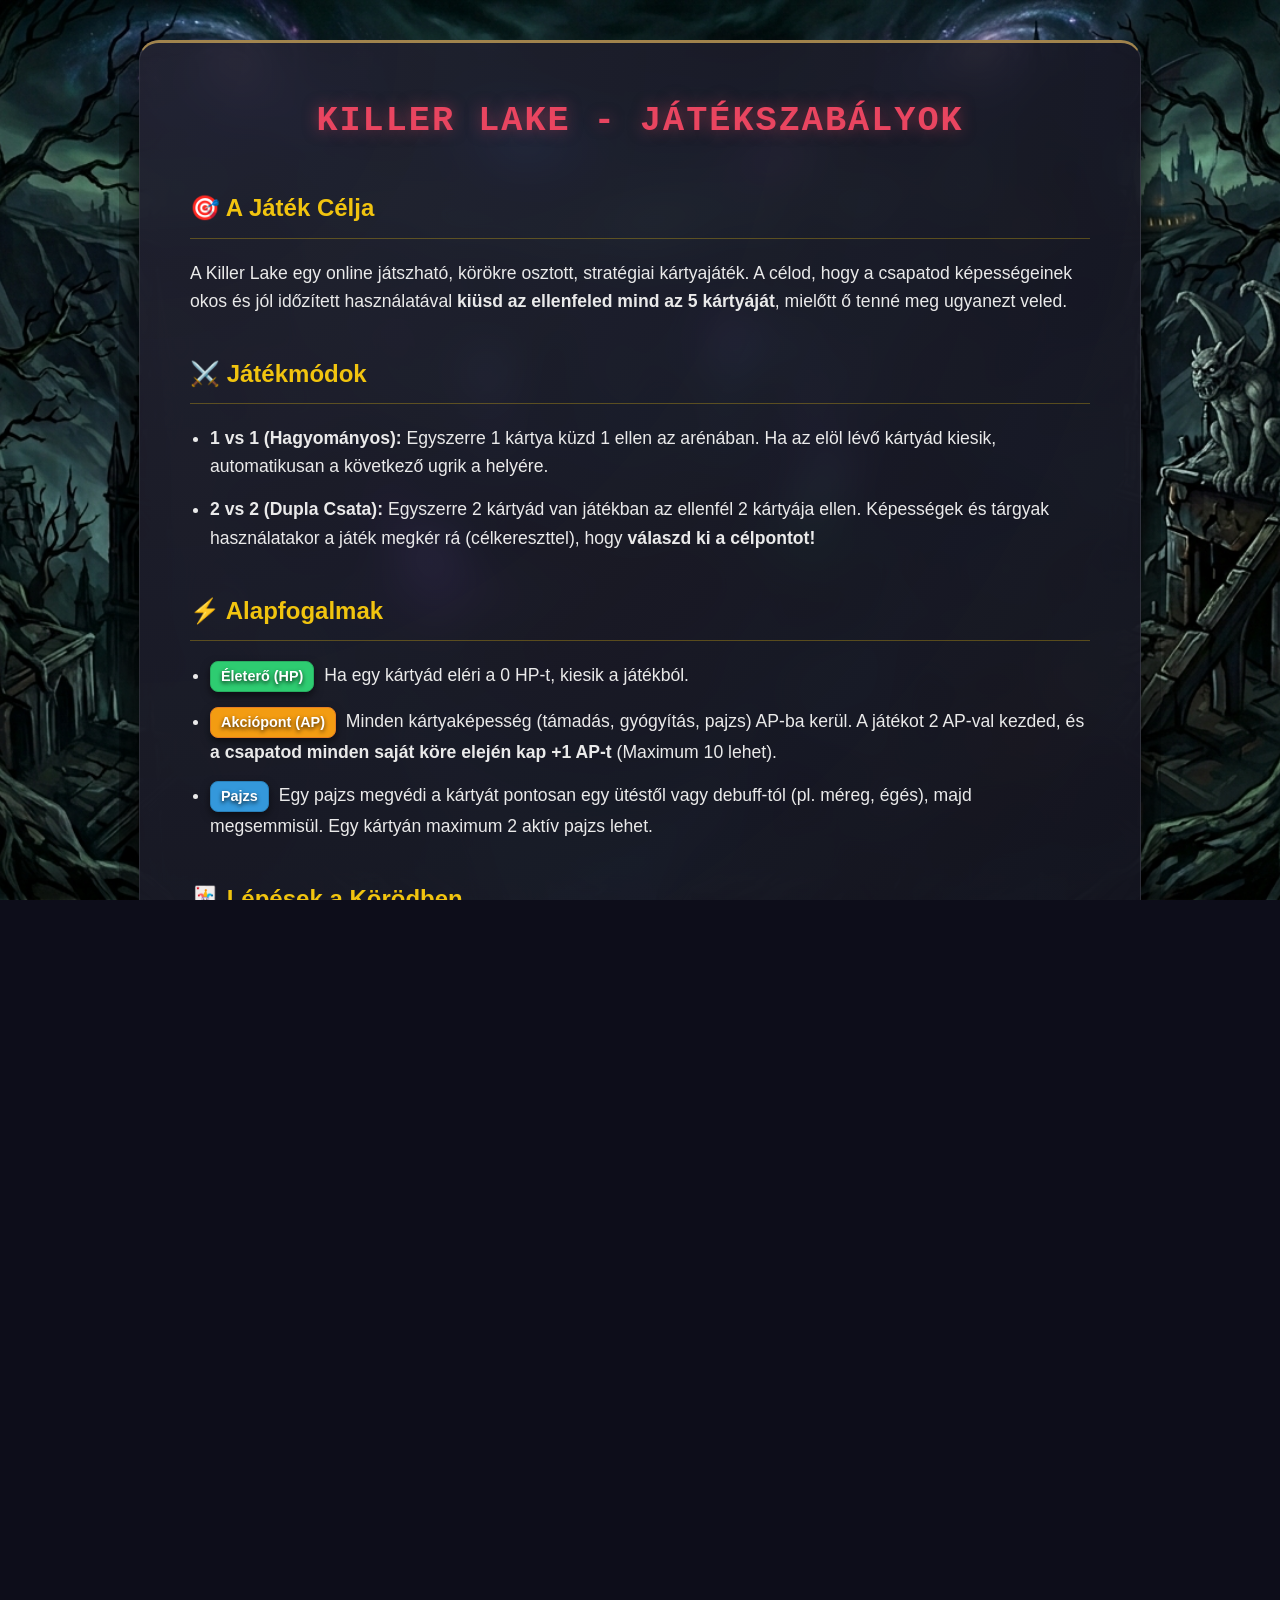
==== guide.html @ 89c02fb9 "x" ====
<!DOCTYPE html>
<html lang="hu">
<head>
    <meta charset="UTF-8">
    <meta name="viewport" content="width=device-width, initial-scale=1.0">
    <title>Killer Lake - Útmutató</title>
    <link rel="stylesheet" href="style.css">
    <style>
        /* Specifikus formázás az útmutató szövegeinek, ami a fő stílust egészíti ki */
        body { overflow-y: auto; display: block; padding: 40px 20px; height: auto; }
        .guide-container {
            max-width: 900px;
            margin: 0 auto;
            background: radial-gradient(circle at top left, rgba(60, 60, 80, 0.4), transparent), rgba(15, 15, 25, 0.9);
            backdrop-filter: blur(20px) saturate(180%);
            border: 1px solid rgba(255, 255, 255, 0.1);
            border-top: 3px solid rgba(197, 160, 89, 0.8);
            border-radius: 20px;
            padding: 50px;
            box-shadow: 0 25px 50px rgba(0,0,0,1);
            color: #eaeaea;
            line-height: 1.6;
        }
        .guide-container h1 { color: #e94560; text-align: center; margin-top: 0; margin-bottom: 40px; font-size: 2.2rem; letter-spacing: 2px; text-shadow: 0 0 15px rgba(233, 69, 96, 0.5); font-family: 'Courier New', Courier, monospace;}
        .guide-container h2 { color: #f1c40f; border-bottom: 1px solid rgba(241, 196, 15, 0.3); padding-bottom: 10px; margin-top: 40px; font-size: 1.5rem; }
        .guide-container p { margin-bottom: 15px; font-size: 1.1rem; }
        .guide-container ul { margin-bottom: 20px; font-size: 1.1rem; padding-left: 20px; }
        .guide-container li { margin-bottom: 15px; }
        .guide-badge { display: inline-block; padding: 3px 10px; border-radius: 8px; font-weight: 900; font-size: 0.9rem; color: #fff; text-shadow: 0 2px 4px rgba(0,0,0,0.8); box-shadow: 0 4px 8px rgba(0,0,0,0.5); margin-right: 5px;}
        .bg-ap { background: #f39c12; border: 1px solid #e67e22; }
        .bg-hp { background: #2ecc71; border: 1px solid #27ae60; }
        .bg-shield { background: #3498db; border: 1px solid #2980b9; }
        .highlight-red { color: #e74c3c; font-weight: bold; }
    </style>
</head>
<body>
    <div class="guide-container">
        <h1>KILLER LAKE - JÁTÉKSZABÁLYOK</h1>
        
        <h2>🎯 A Játék Célja</h2>
        <p>A Killer Lake egy online játszható, körökre osztott, stratégiai kártyajáték. A célod, hogy a csapatod képességeinek okos és jól időzített használatával <b>kiüsd az ellenfeled mind az 5 kártyáját</b>, mielőtt ő tenné meg ugyanezt veled.</p>

        <h2>⚔️ Játékmódok</h2>
        <ul>
            <li><b>1 vs 1 (Hagyományos):</b> Egyszerre 1 kártya küzd 1 ellen az arénában. Ha az elöl lévő kártyád kiesik, automatikusan a következő ugrik a helyére.</li>
            <li><b>2 vs 2 (Dupla Csata):</b> Egyszerre 2 kártyád van játékban az ellenfél 2 kártyája ellen. Képességek és tárgyak használatakor a játék megkér rá (célkereszttel), hogy <b>válaszd ki a célpontot!</b></li>
        </ul>

        <h2>⚡ Alapfogalmak</h2>
        <ul>
            <li><span class="guide-badge bg-hp">Életerő (HP)</span> Ha egy kártyád eléri a 0 HP-t, kiesik a játékból.</li>
            <li><span class="guide-badge bg-ap">Akciópont (AP)</span> Minden kártyaképesség (támadás, gyógyítás, pajzs) AP-ba kerül. A játékot 2 AP-val kezded, és <b>a csapatod minden saját köre elején kap +1 AP-t</b> (Maximum 10 lehet).</li>
            <li><span class="guide-badge bg-shield">Pajzs</span> Egy pajzs megvédi a kártyát pontosan egy ütéstől vagy debuff-tól (pl. méreg, égés), majd megsemmisül. Egy kártyán maximum 2 aktív pajzs lehet.</li>
        </ul>

        <h2>🃏 Lépések a Körödben</h2>
        <p>Amikor te jössz, a következő opcióid vannak:</p>
        <ul>
            <li><b>Képességek elsütése:</b> A kártyáidon lévő 4 gomb bármelyikét megnyomhatod, amíg van elég AP-d hozzá. Egy képesség használata befejezi a körödet, így érdemes spórolni a drágább, de erősebb támadásokra.</li>
            <li><b>Tárgyak (Item) használata:</b> A képernyő szélén lévő Tárgykártyák ingyenesek (0 AP), de <b>körönként csak egyetlen darabot használhatsz fel a csapatodnak!</b> Használatuk nem fejezi be a kört.</li>
            <li><b>🔋 Energia Töltés (Kör Átadása):</b> Ezzel a képességgel lezárod az aktuális körödet, viszont <b>jutalmul egy extra +1 AP-t kapsz</b> (így a következő körben összesen +2-vel indítasz). Kiváló taktika egy drágább, de pusztító képesség előkészítéséhez.</li>
        </ul>

        <h2>🔥 Állapotok és Effektek</h2>
        <ul>
            <li><b>🔥 Égés (Burn) / ☠️ Méreg (Poison):</b> A kártya sebződik a köröd végén. A hatások halmozódnak, de idővel elmúlnak. A Pajzs képes elnyelni ezeket a találatokat!</li>
            <li><b>⚡ Bénítás (Paralyze):</b> A legdurvább hatás. A megbénított karakter <b>nem kapja meg az AP-t a csapatnak, és a köre kimarad.</b> Utána egy kör erejéig "immunitást" kap, hogy ne lehessen végtelenül bénításban tartani.</li>
            <li><b>🎯 Jelölés (Mark):</b> A jelölt célpont a <i>szinergikus</i> képességekből <span class="highlight-red">+50% bónusz sebzést</span> szenved el. A nagy ütés után a jelölés törlődik.</li>
            <li><b>🦇 Vámpír (Lifesteal):</b> A célpontnak okozott sebzés felét a támadó visszakapja Életerő (HP) formájában.</li>
            <li><b>⚔️ Visszatámadás (Counter):</b> Egy defenzív állapot. Ha bekapcsolod, minden bekapott sérülés után a karaktered 20 sebzéssel automatikusan visszacsap a támadónak!</li>
        </ul>
    </div>
</body>
</html>
---- style.css ----
html, body {
    margin: 0;
    padding: 0;
    height: 100vh;
    overflow: hidden;
    background-color: #0d0d1a; 
    background-image: url('bg.png'); 
    background-size: cover;          
    background-position: center;     
    background-repeat: no-repeat;    
    background-attachment: fixed;
    color: #eaeaea; 
    font-family: 'Segoe UI', Tahoma, Geneva, Verdana, sans-serif; 
    display: flex; 
    flex-direction: column; 
    align-items: center;
    justify-content: center;
}

.container {
    width: 100%;
    height: 100vh;
    max-width: 1920px; 
    display: flex;
    flex-direction: column;
    padding: 10px clamp(20px, 10vw, 180px);
    box-sizing: border-box;
    position: relative;
    transition: transform 0.1s;
}

/* --- LOBBY (VÁRÓTEREM) --- */
#lobby-screen {
    flex: 1; display: flex; align-items: center; justify-content: center; animation: fadeIn 0.3s ease-in-out;
}

.lobby-box {
    background: radial-gradient(circle at top left, rgba(60, 60, 80, 0.3), transparent),
                rgba(10, 10, 20, 0.4); /* Átlátszóbb háttér */
    backdrop-filter: blur(20px) saturate(180%);
    -webkit-backdrop-filter: blur(20px) saturate(180%);
    border: 1px solid rgba(255, 255, 255, 0.1);
    border-top: 2px solid rgba(197, 160, 89, 0.6); /* Aranyozott díszítés */
    border-left: 2px solid rgba(197, 160, 89, 0.4);
    border-radius: 20px; padding: 30px; width: 100%; max-width: 550px;
    box-shadow: 0 25px 50px rgba(0,0,0,0.9), 
                inset 0 0 30px rgba(57, 162, 219, 0.05);
    text-align: center;
    position: relative;
    animation: pulse-red-border 2s infinite;
}
.lobby-box h2 { 
    margin-top: 0; margin-bottom: 30px; color: #e94560;
    font-size: 1.1rem; border-bottom: none; padding-bottom: 0;
    white-space: pre; font-family: 'Courier New', Courier, monospace;
    line-height: 1.2;
    text-shadow: 0 0 10px rgba(233, 69, 96, 0.5);
    display: inline-block;
}

.lobby-section { margin: 10px 0; }
.lobby-section p { margin: 0 0 8px 0; font-size: 0.95rem; color: #ccc; }
.hint { font-size: 0.75rem !important; color: #888 !important; margin-top: 5px !important; }
.divider { margin: 25px 0; font-size: 0.8rem; color: #555; font-weight: bold; position: relative; }
#pve-btn { width: 100%; padding: 12px; background-color: #3498db; color: white; border: none; border-radius: 6px; font-size: 1rem; font-weight: bold; cursor: pointer; box-shadow: 0 4px 10px rgba(52, 152, 219, 0.3); transition: background-color 0.2s; }
#pve-btn:hover { background-color: #2980b9; }
#copy-link-btn { width: 100%; padding: 12px; background-color: #e94560; color: white; border: none; border-radius: 6px; font-size: 1rem; font-weight: bold; cursor: pointer; box-shadow: 0 4px 10px rgba(233, 69, 96, 0.3); transition: background-color 0.2s; }
#copy-link-btn:hover { background-color: #ff4757; }

.player-names-header {
    display: flex;
    justify-content: space-between;
    width: 100%;
    padding: 0 40px;
    box-sizing: border-box;
    position: absolute;
    top: 10px;
    left: 0;
    pointer-events: none;
    z-index: 10;
}
.player-name {
    font-size: 1rem; font-weight: 900; color: #fff;
    text-shadow: 0 2px 4px #000;
    text-transform: uppercase; letter-spacing: 1px;
    background: rgba(10, 10, 20, 0.4);
    backdrop-filter: blur(15px) saturate(180%);
    -webkit-backdrop-filter: blur(15px) saturate(180%);
    border: 1px solid rgba(255, 255, 255, 0.1);
    border-top: 2px solid rgba(197, 160, 89, 0.6);
    border-left: 1.5px solid rgba(197, 160, 89, 0.4);
    padding: 4px 12px;
    border-radius: 10px;
    box-shadow: 0 10px 20px rgba(0,0,0,0.6), inset 0 0 10px rgba(197, 160, 89, 0.15);
    max-width: 250px;
    display: flex;
    align-items: center;
}

/* --- ÚJ: DRAFT KÉPERNYŐ --- */
#draft-screen {
    flex: 1; display: flex; align-items: center; justify-content: center; animation: fadeIn 0.3s ease-in-out;
}
.draft-box {
    background: radial-gradient(circle at top left, rgba(60, 60, 80, 0.3), transparent),
                rgba(10, 10, 20, 0.4); /* Most már megegyezik a connect menüvel */
    backdrop-filter: blur(20px) saturate(180%);
    -webkit-backdrop-filter: blur(20px) saturate(180%);
    border: 1px solid rgba(255, 255, 255, 0.1);
    border-top: 2px solid rgba(197, 160, 89, 0.6);
    border-left: 2px solid rgba(197, 160, 89, 0.4);
    border-radius: 24px; padding: 30px; width: 100%; max-width: 1600px;
    box-shadow: 0 40px 100px rgba(0,0,0,1),
                inset 0 0 30px rgba(57, 162, 219, 0.05);
    text-align: center;
}
.draft-box h2 { color: #f1c40f; margin-top: 0; text-shadow: 0 0 10px rgba(241, 196, 15, 0.4); }
.draft-team-container {
    display: flex; flex-direction: row; justify-content: center; flex-wrap: nowrap; 
    gap: 60px; margin: 20px 0;
    min-height: 220px; padding: 75px 20px 20px 20px;
    background: transparent; border: none; box-shadow: none;
    overflow: visible;
    align-items: flex-start;
}
.draft-card.card {
    width: clamp(300px, 22vw, 360px); 
    min-height: auto; 
    padding: 12px;
    cursor: grab;
}
.draft-card.card:active { cursor: grabbing; transform: scale(1.02); box-shadow: 0 15px 35px rgba(233,69,96,0.6); z-index: 10; border-color: #e94560; }
.draft-card.card.drag-over { border-color: #2ecc71; transform: scale(1.02); box-shadow: 0 0 20px #2ecc71; }

.draft-card.card .card-body {
    height: 240px; 
    max-height: none;
    aspect-ratio: auto;
    pointer-events: none;
    margin-bottom: 6px;
}
.draft-card.card .card-image {
    object-fit: cover;
}
.draft-card.card .attacks { gap: 6px; }
.draft-card.card .attacks button {
    min-height: 55px;
    padding: 4px 6px;
}
.draft-card.card .btn-title { font-size: 0.7rem; }
.draft-card.card .btn-row { font-size: 0.6rem; }
.draft-card.card h2 { font-size: 0.9rem; }

.draft-hp-badge, .draft-ap-badge {
    position: absolute; top: clamp(-18px, -3vh, -24px); width: clamp(45px, 7vh, 55px); height: clamp(45px, 7vh, 55px);
    border: 2px solid rgba(197, 160, 89, 0.7); border-radius: 50%; display: flex !important;
    flex-direction: column; align-items: center; justify-content: center;
    font-weight: 900; z-index: 20; box-shadow: 0 6px 15px rgba(0,0,0,0.7);
    color: #fff !important; font-size: clamp(1rem, 2.2vh, 1.2rem);
    line-height: 1; padding-bottom: 6px; box-sizing: border-box;
    backdrop-filter: blur(15px);
    -webkit-backdrop-filter: blur(15px);
    pointer-events: none;
}
.draft-hp-badge { 
    left: -15px; 
    background: rgba(20, 50, 30, 0.7);
    box-shadow: 0 8px 32px 0 rgba(0, 0, 0, 0.5), inset 0 0 12px rgba(255, 255, 255, 0.2);
}
.draft-hp-badge::after, .draft-ap-badge::after {
    position: absolute; bottom: 5px; font-size: 0.55rem; font-weight: bold; opacity: 0.9;
}
.draft-hp-badge::after { content: 'HP'; }
.draft-ap-badge { 
    right: -15px; 
    background: rgba(20, 40, 60, 0.7);
    box-shadow: 0 8px 32px 0 rgba(0, 0, 0, 0.5), inset 0 0 12px rgba(255, 255, 255, 0.2);
}
.draft-ap-badge::after { content: 'AP'; }
.order-badge { 
    position: absolute; top: -65px; left: 50%; transform: translateX(-50%); 
    background: #e94560; color: white; padding: 4px 15px; border-radius: 6px; 
    font-size: 0.85rem; font-weight: bold; display: flex; align-items: center; justify-content: center; 
    box-shadow: 0 4px 10px rgba(0,0,0,0.5); pointer-events: none; z-index: 30; 
    border: 1px solid rgba(255,255,255,0.3); text-transform: uppercase; white-space: nowrap;
}

.draft-actions { margin-top: 20px; }
#ready-btn { padding: 12px 30px; background-color: #2ecc71; color: white; border: none; border-radius: 6px; font-size: 1.1rem; font-weight: bold; cursor: pointer; box-shadow: 0 4px 10px rgba(46, 204, 113, 0.4); transition: transform 0.2s; }
#ready-btn:hover { transform: scale(1.05); }
#ready-btn:disabled { background-color: #555; color: #888; cursor: not-allowed; transform: none; box-shadow: none; }

.btn-google {
    background-color: white; color: #555; border: 1px solid #ccc;
    padding: 10px 20px; border-radius: 6px; font-weight: bold; cursor: pointer;
    box-shadow: 0 4px 10px rgba(0,0,0,0.3); transition: 0.2s; display: inline-flex; align-items: center; gap: 10px; font-family: 'Roboto', sans-serif;
}
.btn-google:hover { background-color: #f8f9fa; box-shadow: 0 6px 15px rgba(255,255,255,0.2); color: #333;}

/* --- JÁTÉKTÉR --- */
#game-screen {
    flex: 1;
    width: 100%;
    display: none;
    flex-direction: column;
    justify-content: center;
    align-items: center;
}

#turn-indicator { 
    font-size: 1.1rem; font-weight: bold; margin: 0 auto 15px auto; padding: 6px 25px; 
    border-radius: 20px; 
    background: rgba(10, 10, 20, 0.4); 
    backdrop-filter: blur(15px) saturate(180%);
    -webkit-backdrop-filter: blur(15px) saturate(180%);
    border: 1px solid rgba(255, 255, 255, 0.1);
    border-top: 2px solid rgba(197, 160, 89, 0.6);
    border-left: 1.5px solid rgba(197, 160, 89, 0.4);
    text-align: center; width: fit-content; 
    box-shadow: 0 10px 25px rgba(0,0,0,0.5), inset 0 0 15px rgba(197, 160, 89, 0.2); 
    text-shadow: 0 0 8px rgba(255, 255, 255, 0.3);
}

.arena { display: flex; flex-direction: row; justify-content: center; gap: clamp(36px, 6vw, 120px); flex: 1; min-height: 0; align-items: center; margin-top: 0; width: 100%; }

/* ÚJ: Kártya konténer és Csapatjelző (Roster) */
.card-container { 
    display: flex; 
    flex-direction: row; 
    align-items: center; 
    position: relative; 
    gap: clamp(10px, 1.5vw, 30px);
}

.team-roster {
    display: flex; 
    flex-direction: column; 
    gap: 15px; 
    background: rgba(10, 10, 20, 0.5); 
    backdrop-filter: blur(15px);
    padding: 20px 10px; 
    border-radius: 40px; 
    border: 1px solid rgba(197, 160, 89, 0.3);
    position: fixed;
    top: 50%;
    transform: translateY(-50%);
    z-index: 50;
    box-shadow: 0 10px 30px rgba(0,0,0,0.5);
}
#p1-roster { left: 15px; }
#p2-roster { right: 15px; }

.roster-dot {
    width: 72px; height: 72px; border-radius: 50%; background-color: #333; 
    border: 2px solid #111; transition: all 0.3s;
    box-shadow: 0 2px 5px rgba(0,0,0,0.5);
    position: relative;
    overflow: hidden;
}
.roster-img {
    width: 100%; height: 100%; border-radius: 50%;
    background-size: 160%; background-position: center top;
    transition: filter 0.3s;
}

.roster-dot.alive { background-color: #39a2db; border-color: #fff; box-shadow: 0 0 8px #39a2db; }
.roster-dot.active-battler { background-color: #2ecc71; border-color: #fff; transform: scale(1.3); box-shadow: 0 0 12px #2ecc71; }
.roster-dot.ko { border-color: #e74c3c; opacity: 0.8; }
.roster-dot.ko .roster-img { filter: grayscale(100%) brightness(0.9); }

.roster-dot.ko::before, .roster-dot.ko::after {
    content: '';
    position: absolute;
    top: 50%;
    left: 50%;
    width: 52px;
    height: 8px;
    background-color: #e74c3c;
    border-radius: 2px;
    box-shadow: 0 0 5px rgba(0,0,0,0.8);
    z-index: 5;
}
.roster-dot.ko::before { transform: translate(-50%, -50%) rotate(45deg); }
.roster-dot.ko::after { transform: translate(-50%, -50%) rotate(-45deg); }

.card { 
    background: radial-gradient(circle at top left, rgba(60, 60, 80, 0.3), transparent),
                rgba(10, 10, 20, 0.4);
    backdrop-filter: blur(20px) saturate(180%);
    -webkit-backdrop-filter: blur(20px) saturate(180%);
    border: 1px solid rgba(255, 255, 255, 0.1);
    border-top: 2px solid rgba(197, 160, 89, 0.6);
    border-left: 2px solid rgba(197, 160, 89, 0.4);
    border-radius: 16px; padding: clamp(12px, 2.4vh, 18px); 
    display: flex; flex-direction: column; width: clamp(336px, 30vw, 456px); height: auto; min-height: clamp(576px, 78vh, 780px); box-sizing: border-box; gap: 6px;
    transition: transform 0.2s ease, box-shadow 0.2s, filter 0.3s;
    position: relative; z-index: 1; box-shadow: 0 10px 25px rgba(0,0,0,0.6);
    overflow: visible; /* Engedi, hogy a körök kilógjanak a sarkokon */
}
.card.active-card { box-shadow: 0 0 30px rgba(197, 160, 89, 0.3), 0 10px 40px rgba(0,0,0,0.8); transform: translateY(-5px); }

/* ITEM ÉS SUPPORTER KÁRTYÁK */
.item-container {
    display: flex;
    flex-direction: column;
    gap: clamp(8px, 1.2vh, 12px);
    margin-top: 0;
    justify-content: center;
    width: clamp(140px, 12vw, 190px);
    z-index: 5;
}
#p1-items { 
    order: -1; 
}
#p2-items { 
    order: 1; 
}

.item-btn {
    background: rgba(10, 10, 20, 0.6);
    border: 1px solid rgba(197, 160, 89, 0.4);
    border-radius: 8px;
    padding: 8px;
    cursor: pointer;
    display: flex;
    flex-direction: column;
    align-items: flex-start;
    transition: transform 0.2s, box-shadow 0.2s;
    width: 100%;
    color: white;
    font-size: 0.85rem;
    font-weight: bold;
    text-align: left;
    box-shadow: 0 4px 10px rgba(0,0,0,0.5);
    box-sizing: border-box;
}
.item-btn:hover:not(:disabled) {
    transform: scale(1.05);
    box-shadow: 0 8px 15px rgba(197, 160, 89, 0.6);
    border-color: #f1c40f;
}
.item-btn:disabled {
    filter: grayscale(100%); opacity: 0.5; cursor: not-allowed;
}
.item-img {
    width: 100%; height: clamp(70px, 10vh, 120px); object-fit: cover; border-radius: 4px; margin-bottom: 8px;
}

.card-header { 
    display: flex; 
    justify-content: center; 
    align-items: center; 
    margin: calc(-1 * clamp(12px, 2.4vh, 18px)) calc(-1 * clamp(12px, 2.4vh, 18px)) 10px calc(-1 * clamp(12px, 2.4vh, 18px));
    padding: clamp(7px, 1.8vh, 12px) 6px;
    background: rgba(255, 255, 255, 0.03);
    backdrop-filter: blur(10px);
    border-bottom: 1px solid rgba(197, 160, 89, 0.3);
    box-shadow: inset 0 0 15px rgba(197, 160, 89, 0.15);
    border-radius: 16px 16px 0 0;
    order: 1; 
    height: auto; 
}
.card h2 { margin: 0; font-size: clamp(1.08rem, 2.4vh, 1.32rem); color: #fff; font-weight: bold; text-shadow: 0 2px 4px rgba(0,0,0,0.5); text-transform: uppercase; letter-spacing: 1px; border-bottom: none; width: 100%; text-align: center; display: flex; justify-content: center; overflow: hidden;}
.card-stats { font-size: 0; color: transparent; position: static; } 

/* --- ÚJ: Látványos sarok körök a HP és AP számára --- */
#p1-hp, #p2-hp, #p1-ap, #p2-ap {
    position: absolute; top: clamp(-24px, -3.6vh, -30px); width: clamp(60px, 9.6vh, 76px); height: clamp(60px, 9.6vh, 76px);
    border: 2px solid rgba(197, 160, 89, 0.7); border-radius: 50%; display: flex !important;
    flex-direction: column; align-items: center; justify-content: center;
    font-weight: 900; z-index: 20; box-shadow: 0 6px 15px rgba(0,0,0,0.7);
    color: #fff !important; font-size: clamp(1.2rem, 3vh, 1.56rem); visibility: visible !important;
    line-height: 1; padding-bottom: 8px; box-sizing: border-box;
    transition: transform 0.2s cubic-bezier(0.175, 0.885, 0.32, 1.275);
    backdrop-filter: blur(15px);
    -webkit-backdrop-filter: blur(15px);
}

#p1-hp, #p2-hp { 
    left: -25px; 
    background: rgba(20, 50, 30, 0.7);
    box-shadow: 0 8px 32px 0 rgba(0, 0, 0, 0.5), inset 0 0 12px rgba(255, 255, 255, 0.2);
}
#p1-hp::after, #p2-hp::after { 
    content: 'HP'; position: absolute; bottom: 8px; font-size: 0.6rem; font-weight: bold; opacity: 0.9; 
}

#p1-ap, #p2-ap { 
    right: -25px; 
    background: rgba(20, 40, 60, 0.7);
    box-shadow: 0 8px 32px 0 rgba(0, 0, 0, 0.5), inset 0 0 12px rgba(255, 255, 255, 0.2);
}
#p1-ap::after, #p2-ap::after { 
    content: 'AP'; position: absolute; bottom: 8px; font-size: 0.6rem; font-weight: bold; opacity: 0.9; 
}

.hp-bar { width: 100%; height: 14px; background-color: #222; border-radius: 7px; margin: 2px 0; overflow: hidden; border: 1px solid #444; order: 3; flex-shrink: 0; }
.hp-fill { height: 100%; background-color: #2ecc71; transition: width 0.4s ease-in-out, background-color 0.4s; }

.card-body { width: 85%; max-height: 45vh; aspect-ratio: 2 / 3; height: auto; display: flex; flex-direction: column; align-items: center; justify-content: center; position: relative; margin-bottom: 10px; order: 2; border-radius: 10px; border: 2px solid #0f3460; box-shadow: inset 0 0 20px rgba(0,0,0,0.6); overflow: visible; align-self: center; flex-shrink: 1; }
.card-image { width: 100%; height: 100%; object-fit: cover; display: block; border-radius: 8px; }

.status-container { position: absolute; top: 0; left: 0; width: 100%; height: 100%; pointer-events: none; z-index: 25; display: block; margin-top: 0; }
.status-badge { 
    color: #000; 
    font-weight: bold; 
    font-size: 1.2rem; 
    box-shadow: 0 4px 10px rgba(0,0,0,0.5); 
    border: 2px solid rgba(255,255,255,0.8); 
    pointer-events: auto;
    display: none; /* Alapértelmezésben rejtve, a JS váltja 'flex'-re */
    align-items: center;
    justify-content: center;
    z-index: 30;
}

/* A korábbi [style*="..."] szelektorokat eltávolítottuk a stabilitás érdekében */

.badge-para, .badge-immune, .badge-burn, .badge-poison, .badge-mark, .badge-counter { 
    min-width: 38px; width: auto; height: 38px; padding: 0 8px; box-sizing: border-box;
    border-radius: 20px; position: absolute; right: -20px; 
    white-space: nowrap; font-size: 1.1rem;
}
.badge-para { background-color: #f1c40f; top: 60px; }
.badge-immune { background-color: #3498db; color: white; top: 60px; } /* Ugyanott, mert para és immune egyszerre nem lehet */
.badge-burn { background-color: #e74c3c; color: white; top: 110px; }
.badge-poison { background-color: #9b59b6; color: white; top: 160px; }
.badge-mark { background-color: #e67e22; color: white; top: 210px; }
.badge-counter { background-color: #95a5a6; color: black; top: 260px; }

.badge-shield { 
    background-color: transparent; 
    position: absolute; bottom: -22px; left: 50%; transform: translateX(-50%);
    padding: 0; border-radius: 0;
    min-width: unset; gap: 3px;
    box-shadow: none;
    border: none;
    font-size: 2.5rem;
    filter: drop-shadow(0 0 15px rgba(52, 152, 219, 0.8));
    z-index: 30;
}

/* KÉPESSÉG RÁCS */
.attacks { display: grid; grid-template-columns: repeat(2, 1fr); gap: 8px; order: 4; width: 100%; box-sizing: border-box; }
.attacks button { 
    width: 100%; min-width: 0; min-height: clamp(57px, 8.4vh, 74px); height: auto; padding: 6px 10px; 
    background: linear-gradient(180deg, #1a2a4a 0%, #0f172a 100%); 
    color: white; border: 1px solid #2a4a7a; border-radius: 10px; 
    cursor: pointer; font-weight: 800; font-size: 0.75rem; 
    display: flex; flex-direction: column; align-items: flex-start; justify-content: space-between; 
    line-height: 1.2; transition: all 0.2s cubic-bezier(0.4, 0, 0.2, 1); 
    box-sizing: border-box; text-shadow: 0 1px 3px rgba(0,0,0,0.8);
    box-shadow: 0 4px 8px rgba(0,0,0,0.4);
    text-transform: uppercase;
    letter-spacing: 0.5px;
}
.btn-title { width: 100%; text-align: left; font-size: 0.80rem; border-bottom: 1px solid rgba(255,255,255,0.1); padding-bottom: 2px; margin-bottom: 2px; display: flex; align-items: center; overflow: hidden; justify-content: flex-start; }
.btn-row { display: flex; justify-content: space-between; width: 100%; font-size: 0.70rem; color: #4cc9f0; font-weight: 700; margin-bottom: 0; gap: 0; }
.btn-row span { flex: 1; text-align: left; }
.btn-row span:last-child { text-align: right; }
.btn-eff { color: #f1c40f !important; font-style: italic; }

.attacks button:hover:not(:disabled) { 
    background: linear-gradient(180deg, #253d66 0%, #1a2a4a 100%); 
    border-color: #e94560; transform: translateY(-2px); 
    box-shadow: 0 6px 15px rgba(233, 69, 96, 0.4);
}
.attacks button:active:not(:disabled) { transform: translateY(0); }
.attacks button > span { font-size: 0.70rem; color: #4cc9f0; margin-top: 5px; font-weight: 700; opacity: 0.9; display: block; width: 100%; }
.attacks button:disabled { 
    background: #1a1a2e; color: #444; border: 1px solid #111; 
    cursor: not-allowed; box-shadow: none; filter: grayscale(0.8); 
}

.attacks .charge-btn { 
    grid-column: span 2; width: 100%; background: linear-gradient(90deg, #d35400 0%, #e67e22 100%); 
    color: #fff; padding: 10px 6px; font-size: 0.85rem; border: 1px solid #ff9f43; 
    box-shadow: 0 4px 12px rgba(211, 84, 0, 0.4);
    line-height: 1.3; min-height: clamp(45px, 6vh, 55px);
    display: flex; flex-direction: row; align-items: center; justify-content: center; gap: 8px;
}
.attacks .charge-btn span { color: #fff; opacity: 1; font-weight: 900; font-size: 0.75rem; margin-top: 0; }
.attacks .charge-btn:disabled { background: #222; border-color: #333; color: #555; }

/* LOG */
#log-container { 
    width: 100%; 
    max-width: 924px;
    height: clamp(96px, 18vh, 168px); 
    margin: 18px auto 6px auto;
}

#log { 
    width: 100%; 
    height: 100%; 
    border: 1px solid rgba(255, 255, 255, 0.1); 
    padding: 10px 18px; 
    overflow-y: auto; 
    background: rgba(10, 10, 15, 0.7); 
    backdrop-filter: blur(20px);
    -webkit-backdrop-filter: blur(20px);
    border-radius: 12px; 
    box-sizing: border-box; 
    box-shadow: 0 15px 40px rgba(0,0,0,0.7), inset 0 0 20px rgba(0,0,0,0.3);
}

#log::-webkit-scrollbar { width: 6px; }
#log::-webkit-scrollbar-track { background: transparent; }
#log::-webkit-scrollbar-thumb { background: rgba(233, 69, 96, 0.3); border-radius: 10px; }
#log::-webkit-scrollbar-thumb:hover { background: rgba(233, 69, 96, 0.6); }

.log-entry { 
    margin-bottom: 2px; 
    font-size: 0.85rem; 
    line-height: 1.25; 
    color: rgba(255, 255, 255, 0.85);
    border-bottom: none;
    padding-bottom: 0px;
    text-shadow: 0 1px 2px rgba(0,0,0,0.5);
}

.highlight { color: #e94560; font-weight: bold; }
.status-effect { color: #f39c12; font-weight: bold; }
.success { color: #2ecc71; font-weight: bold; }
.crit { color: #e74c3c; font-weight: bold; font-style: italic; }
.heal { color: #2ecc71; font-weight: bold; }

/* Napló specifikus színek */
.log-dmg { color: #e74c3c; }
.log-heal { color: #2ecc71; }
.log-shield { color: #3498db; }
.log-ap { color: #f1c40f; }
.log-system { color: #39a2db; }

/* --- STÁTUSZ AURÁK --- */
.card.status-shield { 
    border-color: #3498db !important; 
    box-shadow: 0 0 30px rgba(52, 152, 219, 0.9), inset 0 0 20px rgba(52, 152, 219, 0.5) !important; 
}
.card.status-burn { animation: auraBurn 1s infinite alternate !important; }
.card.status-para { animation: auraPara 0.15s infinite alternate !important; }
.card.status-poison { animation: auraPoison 1.5s infinite alternate !important; }
.card.status-mark { box-shadow: 0 0 30px rgba(231, 76, 60, 0.8), inset 0 0 20px rgba(231, 76, 60, 0.5) !important; border-color: #e74c3c !important; }
.card.status-counter { box-shadow: 0 0 30px rgba(189, 195, 199, 0.8), inset 0 0 20px rgba(189, 195, 199, 0.5) !important; border-color: #bdc3c7 !important; }

/* ANIMÁCIÓK */
.anim-attack { animation: lungePC 0.3s cubic-bezier(0.25, 0.46, 0.45, 0.94) forwards; z-index: 10 !important; }
.anim-damage { animation: shakePC 0.4s ease-in-out; border-color: #ff4757 !important; box-shadow: 0 0 25px #ff4757 !important; }
.anim-heal { animation: healPulse 0.6s ease-out; }
.anim-charge { animation: chargePulse 0.6s ease-out; }
.screen-shake { animation: globalShake 0.3s cubic-bezier(.36,.07,.19,.97) both; transition: none !important; }

@keyframes lungePC { 0% { transform: scale(1); } 50% { transform: scale(1.05) translateY(-10px); } 100% { transform: scale(1); } }
@keyframes shakePC { 0%, 100% { transform: translateX(0); } 20%, 60% { transform: translateX(-6px); } 40%, 80% { transform: translateX(6px); } }
@keyframes healPulse { 50% { box-shadow: 0 0 30px rgba(46, 204, 113, 0.8); border-color: #2ecc71 !important; } }
@keyframes chargePulse { 50% { box-shadow: 0 0 30px rgba(243, 156, 18, 0.8); border-color: #f39c12 !important; } }
@keyframes auraBurn { from { border-color: #e67e22; box-shadow: 0 0 15px #e67e22, 0 0 30px #e74c3c; } to { border-color: #ff4d4d; box-shadow: 0 0 25px #ff4d4d, 0 0 55px #ff944d; } }
@keyframes auraPara { 0%, 100% { border-color: #f1c40f; box-shadow: 0 0 15px #f1c40f; } 50% { border-color: #fff; box-shadow: 0 0 35px #f1c40f, 0 0 10px #fff; filter: brightness(1.2); } }
@keyframes auraPoison { from { border-color: #8e44ad; box-shadow: 0 0 15px #8e44ad, 0 0 30px #9b59b6; } to { border-color: #2ecc71; box-shadow: 0 0 25px #2ecc71, 0 0 55px #27ae60; } }
@keyframes globalShake { 0%, 100% { transform: translate(0, 0); } 20% { transform: translate(-8px, 5px); } 40% { transform: translate(8px, -5px); } 60% { transform: translate(-5px, -3px); } 80% { transform: translate(5px, 3px); } }

/* --- ÚJ: ENDING SCREEN DIZÁJN --- */
#victory-screen { 
    display: none; 
    position: fixed; 
    top: 0; left: 0; width: 100vw; height: 100vh; 
    background: radial-gradient(circle, rgba(20, 20, 35, 0.5) 0%, rgba(5, 5, 15, 0.8) 100%);
    backdrop-filter: blur(15px);
    -webkit-backdrop-filter: blur(15px);
    z-index: 1000; 
    flex-direction: column; 
    align-items: center; 
    justify-content: center; 
    border-radius: 0; 
    animation: fadeIn 0.8s ease-out; 
}

.victory-box {
    background: radial-gradient(circle at top left, rgba(60, 60, 80, 0.3), transparent),
                rgba(10, 10, 20, 0.4);
    backdrop-filter: blur(20px) saturate(180%);
    -webkit-backdrop-filter: blur(20px) saturate(180%);
    border: 1px solid rgba(255, 255, 255, 0.1);
    border-top: 2px solid rgba(197, 160, 89, 0.6);
    border-left: 2px solid rgba(197, 160, 89, 0.4);
    border-radius: 24px; padding: 40px; width: 100%; max-width: 600px;
    box-shadow: 0 40px 100px rgba(0,0,0,1),
                inset 0 0 30px rgba(57, 162, 219, 0.05);
    text-align: center;
    animation: slideUpFade 0.6s cubic-bezier(0.175, 0.885, 0.32, 1.275) forwards;
}

@keyframes slideUpFade {
    from { opacity: 0; transform: translateY(40px) scale(0.9); }
    to { opacity: 1; transform: translateY(0) scale(1); }
}

.victory-text { 
    font-size: 2.2rem; 
    color: #f1c40f; 
    margin-bottom: 25px; 
    font-weight: 900;
    text-transform: uppercase;
    letter-spacing: 2px;
    text-shadow: 0 0 15px rgba(241, 196, 15, 0.5), 0 5px 10px rgba(0,0,0,0.8);
    line-height: 1.4;
}

.victory-stats {
    background: rgba(0, 0, 0, 0.4);
    border: 1px solid rgba(197, 160, 89, 0.2);
    border-radius: 12px;
    padding: 20px;
    margin-bottom: 30px;
    display: flex;
    flex-direction: column;
    gap: 10px;
    text-align: left;
    box-shadow: inset 0 0 20px rgba(0, 0, 0, 0.5);
}
.stat-row {
    display: flex;
    justify-content: space-between;
    font-size: 1.1rem;
    color: #eaeaea;
    border-bottom: 1px solid rgba(255, 255, 255, 0.05);
    padding-bottom: 5px;
}
.stat-row:last-child {
    border-bottom: none;
    padding-bottom: 0;
}
.stat-label { color: #4cc9f0; font-weight: bold; }
.stat-value { font-weight: 900; color: #f1c40f; }

.victory-buttons {
    display: flex;
    gap: 15px;
    justify-content: center;
    flex-wrap: wrap;
}

#victory-screen button { 
    padding: 14px 30px; 
    background: linear-gradient(135deg, #2ecc71 0%, #27ae60 100%);
    color: white; border: none; border-radius: 12px; 
    font-size: 1.1rem; font-weight: bold; cursor: pointer; 
    box-shadow: 0 10px 25px rgba(46,204,113,0.3); 
    transition: all 0.3s cubic-bezier(0.4, 0, 0.2, 1);
    text-transform: uppercase;
    letter-spacing: 1px;
    flex: 1; min-width: 150px;
}
#victory-screen button:hover { 
    transform: translateY(-3px) scale(1.05); 
    box-shadow: 0 15px 35px rgba(46,204,113,0.5);
    filter: brightness(1.1);
}
#victory-screen button:active { transform: translateY(0); }

.btn-blue {
    background: linear-gradient(135deg, #3498db 0%, #2980b9 100%) !important;
    box-shadow: 0 10px 25px rgba(52,152,219,0.3) !important;
}
.btn-red {
    background: linear-gradient(135deg, #e74c3c 0%, #c0392b 100%) !important;
    box-shadow: 0 10px 25px rgba(231,76,60,0.3) !important;
}

@keyframes fadeIn { from { opacity: 0; } to { opacity: 1; } }
@keyframes pulse { from { transform: scale(1); } to { transform: scale(1.03); } }

@keyframes pulse-red-border {
    0% { border-color: rgba(233, 69, 96, 0.4); box-shadow: 0 25px 50px rgba(0,0,0,0.9), inset 0 0 30px rgba(57, 162, 219, 0.05), 0 0 5px rgba(233, 69, 96, 0.2); }
    50% { border-color: rgba(233, 69, 96, 1); box-shadow: 0 25px 50px rgba(0,0,0,0.9), inset 0 0 30px rgba(57, 162, 219, 0.05), 0 0 20px rgba(233, 69, 96, 0.6); }
    100% { border-color: rgba(233, 69, 96, 0.4); box-shadow: 0 25px 50px rgba(0,0,0,0.9), inset 0 0 30px rgba(57, 162, 219, 0.05), 0 0 5px rgba(233, 69, 96, 0.2); }
}

/* TEST GOMB STÍLUS */
.test-btn {
    position: fixed;
    top: 10px;
    right: 10px;
    background: transparent;
    border: none;
    color: rgba(255, 255, 255, 0.1);
    font-size: 0.7rem;
    cursor: pointer;
    z-index: 9999;
    transition: color 0.3s;
}
.test-btn:hover { color: rgba(255, 255, 255, 0.6); }

/* --- LÖVEDÉK EFFEKTEK --- */
.projectile {
    position: fixed;
    width: 50px;
    height: 50px;
    z-index: 9999;
    pointer-events: none;
    display: flex;
    align-items: center;
    justify-content: center;
    font-size: 2.5rem;
    transition: transform 0.45s linear;
    transform: translate(0, 0) rotate(0deg);
    filter: drop-shadow(0 0 15px rgba(255, 255, 255, 0.5));
}

/* --- RÉSZECSKE ÉS BECSAPÓDÁS --- */
.particle {
    position: fixed;
    pointer-events: none;
    z-index: 9998;
    border-radius: 50%;
    animation: particle-fly 0.6s ease-out forwards;
}

@keyframes particle-fly {
    0% { transform: translate(0, 0) scale(1.5) rotate(0deg); opacity: 1; }
    100% { transform: translate(var(--x), var(--y)) scale(0) rotate(360deg); opacity: 0; }
}

.impact-effect {
    position: fixed;
    width: 100px;
    height: 100px;
    border-radius: 50%;
    border: 4px solid white;
    z-index: 10001;
    pointer-events: none;
    transform: translate(-50%, -50%) scale(0);
    animation: impact-ripple 0.4s ease-out forwards;
}

@keyframes impact-ripple {
    0% { transform: translate(-50%, -50%) scale(0); opacity: 1; border-width: 10px; }
    100% { transform: translate(-50%, -50%) scale(2); opacity: 0; border-width: 1px; }
}

/* --- RANGLISTA MODAL ÉS GOMB --- */
#leaderboard-btn {
    display: block !important; width: 100%; padding: 14px; 
    background: linear-gradient(135deg, #f1c40f 0%, #d4ac0d 100%);
    color: #111; border: none; border-radius: 8px; font-size: 1rem; font-weight: bold;
    cursor: pointer; box-shadow: 0 4px 15px rgba(241, 196, 15, 0.4);
    transition: all 0.2s ease; margin-top: 15px;
    text-transform: uppercase; letter-spacing: 1px; z-index: 100;
}
#leaderboard-btn:hover { transform: scale(1.02); filter: brightness(1.1); }

#leaderboard-modal {
    display: none; position: fixed; top: 0; left: 0; width: 100vw; height: 100vh;
    background: rgba(5, 5, 15, 0.85); backdrop-filter: blur(15px); -webkit-backdrop-filter: blur(15px);
    z-index: 2000; flex-direction: column; align-items: center; justify-content: center;
    animation: fadeIn 0.3s ease-out;
}

.leaderboard-box {
    background: radial-gradient(circle at top left, rgba(60, 60, 80, 0.5), transparent), rgba(15, 15, 25, 0.95);
    border: 1px solid rgba(197, 160, 89, 0.4); border-top: 3px solid #f1c40f;
    border-radius: 20px; padding: 30px; width: 95%; max-width: 750px;
    box-shadow: 0 25px 50px rgba(0,0,0,1), 0 0 40px rgba(241, 196, 15, 0.15); text-align: center;
}

.leaderboard-box h2 { color: #f1c40f; margin-bottom: 25px; text-transform: uppercase; letter-spacing: 2px; }

#leaderboard-list { max-height: 450px; overflow-y: auto; margin-bottom: 20px; padding-right: 8px; }
#leaderboard-list::-webkit-scrollbar { width: 8px; }
#leaderboard-list::-webkit-scrollbar-track { background: rgba(0,0,0,0.2); border-radius: 10px; }
#leaderboard-list::-webkit-scrollbar-thumb { background: rgba(197, 160, 89, 0.5); border-radius: 10px; }
#leaderboard-list::-webkit-scrollbar-thumb:hover { background: #f1c40f; }

.leaderboard-tabs {
    display: flex;
    gap: 10px;
    margin-bottom: 15px;
    justify-content: center;
}
.tab-btn {
    background: rgba(10, 10, 20, 0.6);
    color: #ccc;
    border: 1px solid rgba(197, 160, 89, 0.4);
    padding: 10px 20px;
    font-size: 1rem;
    text-transform: uppercase;
    letter-spacing: 1px;
    border-radius: 8px;
    cursor: pointer;
    font-weight: bold;
    transition: 0.2s;
}
.tab-btn:hover { background: rgba(255, 255, 255, 0.1); }
.tab-btn.active {
    background: #e94560;
    color: white;
    border-color: #ff4757;
    box-shadow: 0 0 10px rgba(233, 69, 96, 0.5);
}

.leaderboard-entry {
    display: grid;
    grid-template-columns: 60px 1fr 70px 70px 70px 100px;
    align-items: center;
    padding: 12px 15px;
    margin-bottom: 10px;
    background: rgba(25, 25, 35, 0.6);
    border: 1px solid rgba(255, 255, 255, 0.05);
    border-radius: 12px;
    font-size: 0.95rem;
    text-align: center;
    transition: all 0.2s ease;
}
.leaderboard-header {
    background: transparent;
    border: none;
    border-bottom: 2px solid rgba(197, 160, 89, 0.4);
    border-radius: 0;
    padding-bottom: 10px;
    margin-bottom: 15px;
    font-weight: 900;
    color: #f1c40f;
    text-transform: uppercase;
    letter-spacing: 1px;
    font-size: 0.85rem;
}
.leaderboard-header .stat { color: #f1c40f; }
.leaderboard-entry:hover:not(.leaderboard-header) {
    background: rgba(40, 40, 60, 0.8);
    transform: scale(1.02);
    box-shadow: 0 8px 20px rgba(0,0,0,0.6);
    border-color: rgba(197, 160, 89, 0.4);
    z-index: 10;
    position: relative;
}
.leaderboard-entry .rank { text-align: center; display: flex; justify-content: center; align-items: center; }
.leaderboard-entry .rank-normal { color: #4cc9f0; font-weight: bold; font-size: 1.1rem; }
.leaderboard-entry .rank-1 { font-size: 1.8rem; filter: drop-shadow(0 0 8px rgba(255, 215, 0, 0.8)); }
.leaderboard-entry .rank-2 { font-size: 1.8rem; filter: drop-shadow(0 0 8px rgba(192, 192, 192, 0.8)); }
.leaderboard-entry .rank-3 { font-size: 1.8rem; filter: drop-shadow(0 0 8px rgba(205, 127, 50, 0.8)); }
.leaderboard-entry .name { text-align: left; font-weight: bold; font-size: 1.05rem; padding: 0 10px; color: #fff; text-shadow: 0 1px 3px rgba(0,0,0,0.8); }
.leaderboard-entry .stat { color: #bbb; font-weight: 600; }
.leaderboard-entry .wins { color: #2ecc71; font-weight: 900; font-size: 1.1rem; text-shadow: 0 0 8px rgba(46, 204, 113, 0.4); }
.leaderboard-entry .dmg { color: #e74c3c; font-weight: 900; letter-spacing: 0.5px; }

/* --- PAJZS SCANLINE EFFEKT --- */
.shield-scanline {
    position: absolute;
    top: 0; left: 0; width: 100%; height: 100%;
    background: linear-gradient(to top, transparent, rgba(52, 152, 219, 0.8), transparent);
    background-size: 100% 50px;
    background-repeat: no-repeat;
    z-index: 26;
    pointer-events: none;
    animation: shield-scan 0.7s ease-out forwards;
}
@keyframes shield-scan {
    0% { background-position: 0 100%; opacity: 0; }
    30% { opacity: 1; }
    100% { background-position: 0 0; opacity: 0; }
}

.screen-flash {
    position: fixed;
    top: 0; left: 0; width: 100%; height: 100%;
    pointer-events: none;
    z-index: 10002;
    opacity: 0;
    animation: flash-anim 0.2s ease-out;
}
@keyframes flash-anim {
    0% { opacity: 0.5; }
    100% { opacity: 0; }
}

/* --- ANIMÁLT TOOLTIP ÉS SZÖVEG CSONKÍTÁS --- */
.has-tooltip {
    position: relative;
}
.has-tooltip::after {
    content: attr(data-tooltip);
    position: absolute;
    bottom: 100%;
    left: 50%;
    transform: translateX(-50%) translateY(5px);
    background: rgba(15, 23, 42, 0.98);
    color: #4cc9f0;
    border: 1px solid rgba(197, 160, 89, 0.8);
    padding: 8px 12px;
    border-radius: 8px;
    white-space: nowrap;
    font-size: 0.85rem;
    font-weight: bold;
    pointer-events: none;
    opacity: 0;
    visibility: hidden;
    transition: opacity 0.3s ease, transform 0.3s ease, visibility 0.3s;
    z-index: 10000;
    box-shadow: 0 5px 20px rgba(0,0,0,0.9);
    text-shadow: none;
    letter-spacing: normal;
    text-transform: none;
}
.has-tooltip::before {
    content: '';
    position: absolute;
    bottom: 100%;
    left: 50%;
    transform: translateX(-50%) translateY(5px);
    border-width: 6px;
    border-style: solid;
    border-color: rgba(197, 160, 89, 0.8) transparent transparent transparent;
    pointer-events: none;
    opacity: 0;
    visibility: hidden;
    transition: opacity 0.3s ease, transform 0.3s ease, visibility 0.3s;
    z-index: 10001;
}
.has-tooltip:hover::after {
    opacity: 1;
    visibility: visible;
    transform: translateX(-50%) translateY(-8px);
}
.has-tooltip:hover::before {
    opacity: 1;
    visibility: visible;
    transform: translateX(-50%) translateY(-2px);
}

.tooltip-bottom::after { bottom: auto; top: 100%; transform: translateX(-50%) translateY(-5px); }
.tooltip-bottom::before { bottom: auto; top: 100%; transform: translateX(-50%) translateY(-5px); border-color: transparent transparent rgba(197, 160, 89, 0.8) transparent; }
.tooltip-bottom:hover::after { transform: translateX(-50%) translateY(8px); }
.tooltip-bottom:hover::before { transform: translateX(-50%) translateY(2px); }

.truncate-text {
    display: inline-block;
    overflow: hidden;
    text-overflow: ellipsis;
    white-space: nowrap;
    max-width: 100%;
    vertical-align: middle;
}
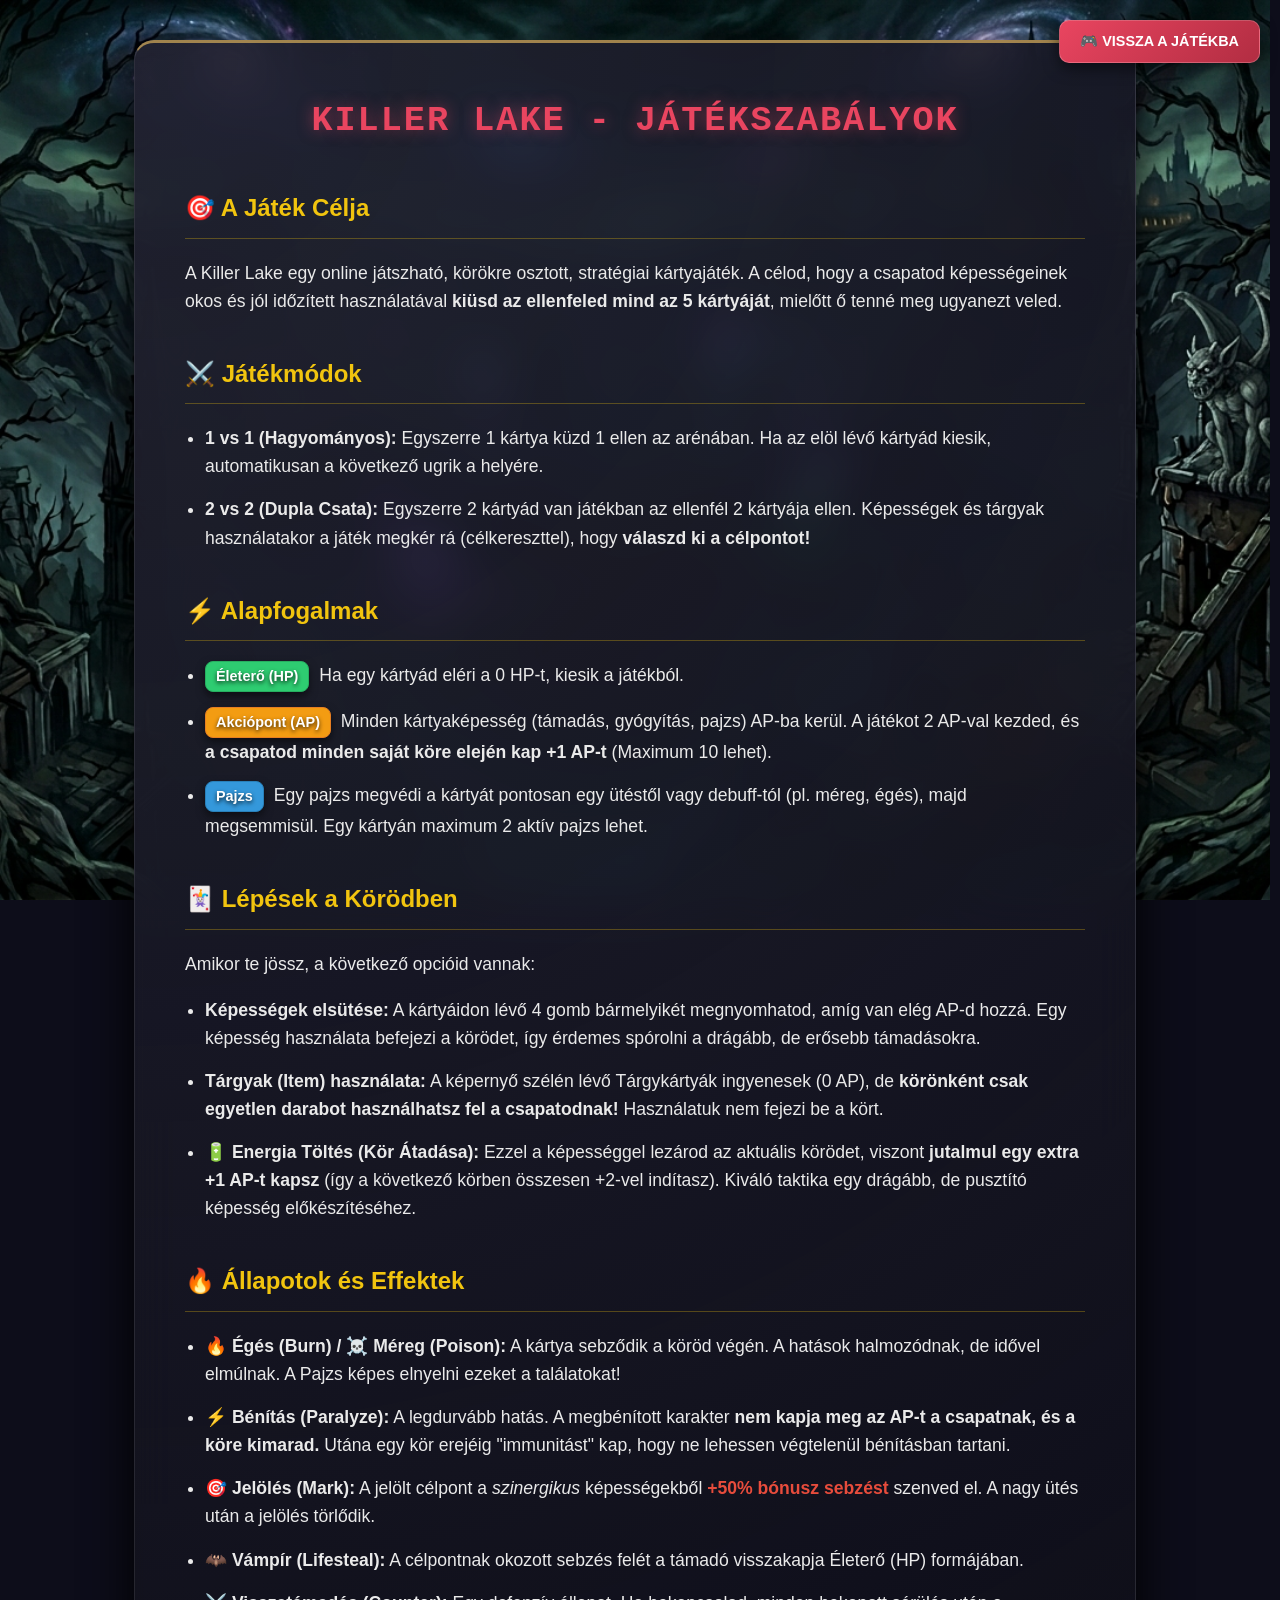
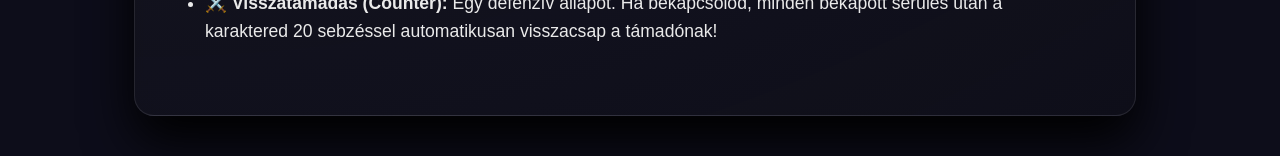
==== commit cea9555f: "xxx" ====
--- a/guide.html
+++ b/guide.html
@@ -7,7 +7,15 @@
     <link rel="stylesheet" href="style.css">
     <style>
         /* Specifikus formázás az útmutató szövegeinek, ami a fő stílust egészíti ki */
-        body { overflow-y: auto; display: block; padding: 40px 20px; height: auto; }
+        html { overflow-y: auto; height: auto; scrollbar-gutter: stable; }
+        body { display: block; padding: 40px 20px; height: auto; overflow: visible; }
+        
+        /* Görgetősáv stílusa, hogy illeszkedjen a játékhoz de a szélén maradjon */
+        html::-webkit-scrollbar { width: 10px; }
+        html::-webkit-scrollbar-track { background: rgba(0, 0, 0, 0.3); }
+        html::-webkit-scrollbar-thumb { background: rgba(233, 69, 96, 0.5); border-radius: 5px; }
+        html::-webkit-scrollbar-thumb:hover { background: rgba(233, 69, 96, 0.8); }
+
         .guide-container {
             max-width: 900px;
             margin: 0 auto;
@@ -31,9 +39,34 @@
         .bg-hp { background: #2ecc71; border: 1px solid #27ae60; }
         .bg-shield { background: #3498db; border: 1px solid #2980b9; }
         .highlight-red { color: #e74c3c; font-weight: bold; }
+
+        #back-to-game-btn {
+            position: fixed;
+            top: 20px;
+            right: 20px;
+            padding: 12px 20px;
+            background: linear-gradient(135deg, #e94560 0%, #b22d42 100%);
+            color: white;
+            border: 1px solid rgba(255, 255, 255, 0.2);
+            border-radius: 10px;
+            font-weight: bold;
+            cursor: pointer;
+            box-shadow: 0 5px 15px rgba(0, 0, 0, 0.5);
+            z-index: 1000;
+            transition: all 0.2s ease;
+            text-transform: uppercase;
+            font-size: 0.9rem;
+            backdrop-filter: blur(5px);
+        }
+        #back-to-game-btn:hover {
+            transform: scale(1.05);
+            filter: brightness(1.1);
+            box-shadow: 0 8px 20px rgba(233, 69, 96, 0.4);
+        }
     </style>
 </head>
 <body>
+    <button id="back-to-game-btn" onclick="window.close()">🎮 Vissza a játékba</button>
     <div class="guide-container">
         <h1>KILLER LAKE - JÁTÉKSZABÁLYOK</h1>
         
--- a/style.css
+++ b/style.css
@@ -62,10 +62,11 @@
 .lobby-section p { margin: 0 0 8px 0; font-size: 0.95rem; color: #ccc; }
 .hint { font-size: 0.75rem !important; color: #888 !important; margin-top: 5px !important; }
 .divider { margin: 25px 0; font-size: 0.8rem; color: #555; font-weight: bold; position: relative; }
-#pve-btn { width: 100%; padding: 12px; background-color: #3498db; color: white; border: none; border-radius: 6px; font-size: 1rem; font-weight: bold; cursor: pointer; box-shadow: 0 4px 10px rgba(52, 152, 219, 0.3); transition: background-color 0.2s; }
-#pve-btn:hover { background-color: #2980b9; }
-#copy-link-btn { width: 100%; padding: 12px; background-color: #e94560; color: white; border: none; border-radius: 6px; font-size: 1rem; font-weight: bold; cursor: pointer; box-shadow: 0 4px 10px rgba(233, 69, 96, 0.3); transition: background-color 0.2s; }
-#copy-link-btn:hover { background-color: #ff4757; }
+#pve-btn { width: 100%; padding: 12px; background-color: #f8961e; color: white; border: none; border-radius: 6px; font-size: 1rem; font-weight: bold; cursor: pointer; box-shadow: 0 4px 15px rgba(248, 150, 30, 0.4); transition: all 0.2s ease; }
+#pve-btn:hover { transform: scale(1.02); filter: brightness(1.1); }
+#copy-link-btn { width: 100%; padding: 12px; background-color: #f3722c; color: white; border: none; border-radius: 6px; font-size: 1rem; font-weight: bold; cursor: pointer; box-shadow: 0 4px 15px rgba(243, 114, 44, 0.4); transition: all 0.2s ease; }
+#copy-link-btn:hover { transform: scale(1.02); filter: brightness(1.1); }
+#copy-link-btn .btn-subtext { display: block; font-size: 0.75rem; font-weight: normal; opacity: 0.9; margin-top: 4px; text-transform: none; }
 
 .player-names-header {
     display: flex;
@@ -741,13 +742,24 @@
 /* --- RANGLISTA MODAL ÉS GOMB --- */
 #leaderboard-btn {
     display: block !important; width: 100%; padding: 14px; 
-    background: linear-gradient(135deg, #f1c40f 0%, #d4ac0d 100%);
+    background-color: #f9c74f;
     color: #111; border: none; border-radius: 8px; font-size: 1rem; font-weight: bold;
-    cursor: pointer; box-shadow: 0 4px 15px rgba(241, 196, 15, 0.4);
+    cursor: pointer; box-shadow: 0 4px 15px rgba(249, 199, 79, 0.4);
     transition: all 0.2s ease; margin-top: 15px;
     text-transform: uppercase; letter-spacing: 1px; z-index: 100;
 }
 #leaderboard-btn:hover { transform: scale(1.02); filter: brightness(1.1); }
+
+#guide-btn {
+    display: block !important; width: 100%; padding: 14px; 
+    background-color: #90be6d;
+    color: #111; border: none; border-radius: 8px; font-size: 1rem; font-weight: bold;
+    cursor: pointer; box-shadow: 0 4px 15px rgba(144, 190, 109, 0.4);
+    transition: all 0.2s ease; margin-top: 10px;
+    text-transform: uppercase; letter-spacing: 1px;
+    text-shadow: 0 1px 2px rgba(0,0,0,0.5);
+}
+#guide-btn:hover { transform: scale(1.02); filter: brightness(1.1); }
 
 #leaderboard-modal {
     display: none; position: fixed; top: 0; left: 0; width: 100vw; height: 100vh;
